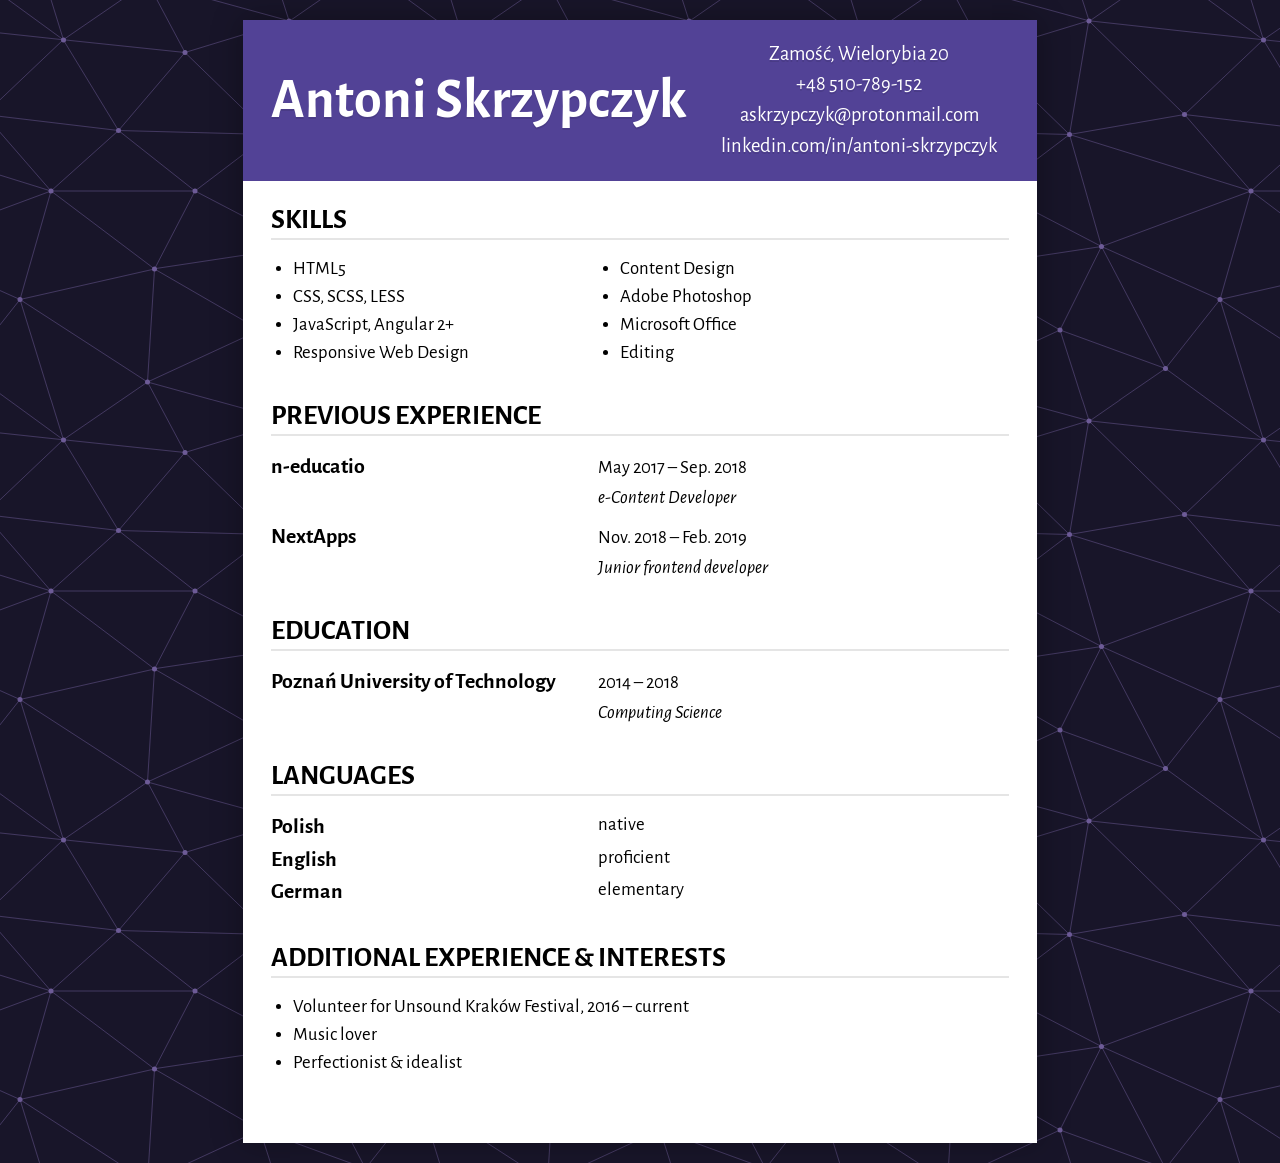
==== cv/index.html @ 0fadde35 "2.0 cv" ====
<!DOCTYPE html>
<html lang="en">
    <head>
        <meta charset="UTF-8">
        <title>Antoni Skrzypczyk | Curriculum Vitae</title>
        <link href="https://fonts.googleapis.com/css?family=Alegreya+Sans:400,400i,700&amp;subset=latin-ext" rel="stylesheet">
        <link href="main.css" rel="stylesheet" type="text/css">
    </head>
    <body>
        <header>
            <h1>Antoni Skrzypczyk</h1>
            <p>Zamość, Wielorybia 20</p>
            <p>+48 510-789-152</p>
            <p>askrzypczyk@protonmail.com</p>
            <a target="_blank" href="https://www.linkedin.com/in/antoni-skrzypczyk/">linkedin.com/in/antoni-skrzypczyk</a>
        </header>
        <main>
            <section id="skills">
                <h2>Skills</h2>
                <ul>
                    <li>HTML5</li>
                    <li>CSS, SCSS, LESS</li>
                    <li>JavaScript, Angular 2+</li>
                    <li>Responsive Web Design</li>
                    <li>Content Design</li>
                    <li>Adobe Photoshop</li>
                    <li>Microsoft Office</li>
                    <li>Editing</li>
                </ul>
            </section>
            <section id="experience">
                <h2>Previous Experience</h2>
                <article class="job">
                    <h3>n-educatio</h3>
                    <p class="job-time">May 2017 – Sep. 2018</p>
                    <p class="job-title">e-Content Developer</p>
                </article>
                <article class="job">
                    <h3>NextApps</h3>
                    <p class="job-time">Nov. 2018 – Feb. 2019</p>
                    <p class="job-title">Junior frontend developer</p>
                </article>
            </section>
            <section id="education">
                <h2>Education</h2>
                <article class="uni">
                    <h3>Poznań University of Technology</h3>
                    <p class="uni-time">2014 – 2018</p>
                    <p class="uni-title">Computing Science</p>
                </article>
            </section>
            <section id="languages">
                <h2>Languages</h2>
                <article>
                    <h3>Polish</h3>
                    <p>native</p>
                    <h3>English</h3>
                    <p>proficient</p>
                    <h3>German</h3>
                    <p>elementary</p>
                </article>
            </section>
            <section id="extra">
                <h2>Additional Experience & Interests</h2>
                <ul>
                    <li>Volunteer for Unsound Kraków Festival, 2016 – current</li>
                    <li>Music lover</li>
                    <li>Perfectionist & idealist</li>
                </ul>
            </section>
        </main>
        <footer>
            <p></p>
        </footer>
    </body>
</html>
---- cv/main.css ----
@page {
  size: A4;
  margin: 0;
}
@media print {
  html, body {
    height: 297mm;
    width: 210mm;
    margin: 0;
  }
}
@media screen {
  html {
    background-color: #181529;
    background-image: url("data:image/svg+xml,%3Csvg xmlns='http://www.w3.org/2000/svg' width='400' height='400' viewBox='0 0 800 800'%3E%3Cg fill='none' stroke='%236d5b97' stroke-width='1'%3E%3Cpath d='M769 229L1037 260.9M927 880L731 737 520 660 309 538 40 599 295 764 126.5 879.5 40 599-197 493 102 382-31 229 126.5 79.5-69-63'/%3E%3Cpath d='M-31 229L237 261 390 382 603 493 308.5 537.5 101.5 381.5M370 905L295 764'/%3E%3Cpath d='M520 660L578 842 731 737 840 599 603 493 520 660 295 764 309 538 390 382 539 269 769 229 577.5 41.5 370 105 295 -36 126.5 79.5 237 261 102 382 40 599 -69 737 127 880'/%3E%3Cpath d='M520-140L578.5 42.5 731-63M603 493L539 269 237 261 370 105M902 382L539 269M390 382L102 382'/%3E%3Cpath d='M-222 42L126.5 79.5 370 105 539 269 577.5 41.5 927 80 769 229 902 382 603 493 731 737M295-36L577.5 41.5M578 842L295 764M40-201L127 80M102 382L-261 269'/%3E%3C/g%3E%3Cg fill='%236d5b97'%3E%3Ccircle cx='769' cy='229' r='5'/%3E%3Ccircle cx='539' cy='269' r='5'/%3E%3Ccircle cx='603' cy='493' r='5'/%3E%3Ccircle cx='731' cy='737' r='5'/%3E%3Ccircle cx='520' cy='660' r='5'/%3E%3Ccircle cx='309' cy='538' r='5'/%3E%3Ccircle cx='295' cy='764' r='5'/%3E%3Ccircle cx='40' cy='599' r='5'/%3E%3Ccircle cx='102' cy='382' r='5'/%3E%3Ccircle cx='127' cy='80' r='5'/%3E%3Ccircle cx='370' cy='105' r='5'/%3E%3Ccircle cx='578' cy='42' r='5'/%3E%3Ccircle cx='237' cy='261' r='5'/%3E%3Ccircle cx='390' cy='382' r='5'/%3E%3C/g%3E%3C/svg%3E");
    /* background by SVGbackgrounds.com */
  }

  body {
    width: 210mm;
    height: 297mm;
    margin: 20px;
    box-shadow: 0 0 30px rgba(0, 0, 0, 0.3);
  }
}
html {
  display: flex;
  justify-content: center;
  box-sizing: border-box;
  font-size: 14pt;
  line-height: 1.5;
}

*, *::before, *::after {
  box-sizing: inherit;
}

body {
  font-family: "Alegreya Sans";
  display: grid;
  grid-template-rows: auto 1fr auto;
  background-color: #fff;
}
body > * {
  padding: 1rem 1.5rem;
}

header {
  display: grid;
  grid-template-columns: auto auto;
  align-items: center;
  background-color: #524296;
  text-shadow: 0 2px rgba(0, 0, 0, 0.1);
}
header > * {
  color: #fff;
  text-decoration: none;
}
header > h1 {
  grid-row-end: span 4;
  font-size: 3rem;
}
header > h1 ~ * {
  font-size: 1.1rem;
  margin: 0;
  justify-self: center;
}

h1, h2, h3, h4, h5, h6, p {
  margin: 0;
}

h2 {
  text-transform: uppercase;
  position: relative;
  margin-bottom: 0.75rem;
}
h2::after {
  content: "";
  width: 100%;
  height: 2px;
  background-color: rgba(0, 0, 0, 0.1);
  position: absolute;
  bottom: 0;
  left: 0;
  transform: translateY(-1px);
}

main section + section {
  margin-top: 1.5rem;
}

ul {
  padding: 0;
  margin: 0;
}
ul > li {
  margin-left: 22px;
}

#skills ul {
  display: grid;
  grid-auto-flow: column;
  grid-template: repeat(4, auto)/3fr 4fr;
  grid-column-gap: 1rem;
}
#skills li {
  margin-left: 22px;
}

#extra li {
  margin-left: 22px;
}

.job,
.uni {
  display: grid;
  grid-template-columns: 3fr 4fr;
  justify-content: start;
  grid-column-gap: 1rem;
  align-items: baseline;
}

.job p,
.uni p {
  grid-column: 2;
}

.job + .job,
.uni + .uni {
  margin-top: 0.5rem;
}

.job-title,
.uni-title {
  font-style: italic;
}

#languages article {
  display: grid;
  grid-template-columns: 3fr 4fr;
  grid-column-gap: 1rem;
}
#languages p {
  grid-column: 2;
}

footer {
  text-align: center;
  font-size: 0.75rem;
}

/*# sourceMappingURL=main.css.map */
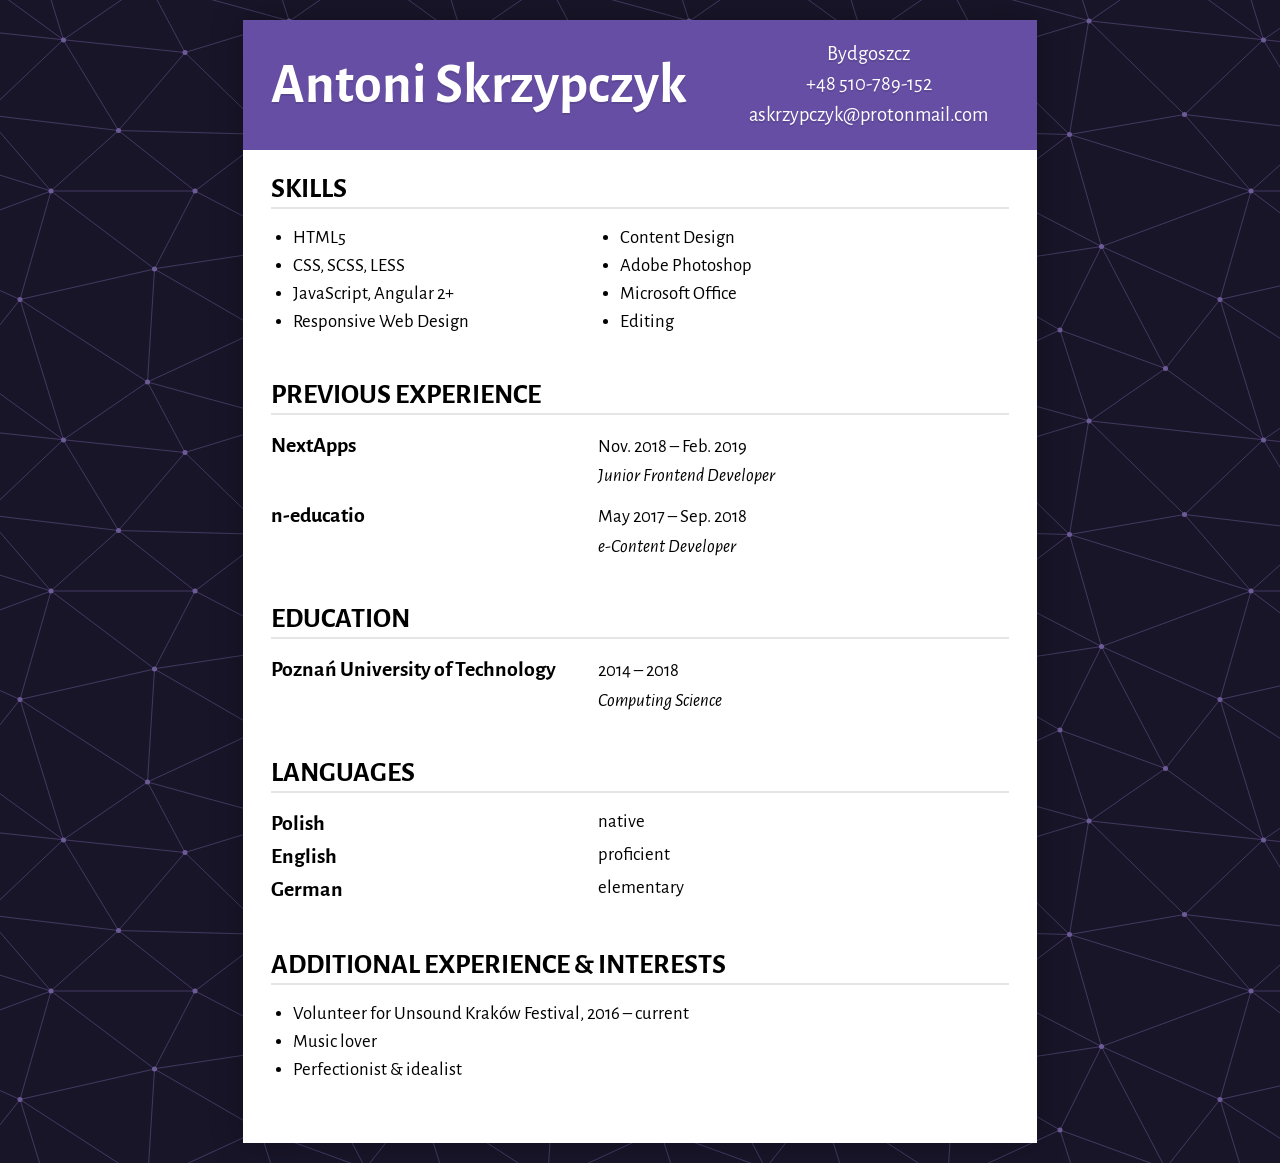
==== commit 1662f886: "add cv again" ====
--- a/cv/index.html
+++ b/cv/index.html
@@ -1,76 +1,72 @@
 <!DOCTYPE html>
 <html lang="en">
-    <head>
-        <meta charset="UTF-8">
-        <title>Antoni Skrzypczyk | Curriculum Vitae</title>
-        <link href="https://fonts.googleapis.com/css?family=Alegreya+Sans:400,400i,700&amp;subset=latin-ext" rel="stylesheet">
-        <link href="main.css" rel="stylesheet" type="text/css">
-    </head>
-    <body>
-        <header>
-            <h1>Antoni Skrzypczyk</h1>
-            <p>Zamość, Wielorybia 20</p>
-            <p>+48 510-789-152</p>
-            <p>askrzypczyk@protonmail.com</p>
-            <a target="_blank" href="https://www.linkedin.com/in/antoni-skrzypczyk/">linkedin.com/in/antoni-skrzypczyk</a>
-        </header>
-        <main>
-            <section id="skills">
-                <h2>Skills</h2>
-                <ul>
-                    <li>HTML5</li>
-                    <li>CSS, SCSS, LESS</li>
-                    <li>JavaScript, Angular 2+</li>
-                    <li>Responsive Web Design</li>
-                    <li>Content Design</li>
-                    <li>Adobe Photoshop</li>
-                    <li>Microsoft Office</li>
-                    <li>Editing</li>
-                </ul>
-            </section>
-            <section id="experience">
-                <h2>Previous Experience</h2>
-                <article class="job">
-                    <h3>n-educatio</h3>
-                    <p class="job-time">May 2017 – Sep. 2018</p>
-                    <p class="job-title">e-Content Developer</p>
-                </article>
-                <article class="job">
-                    <h3>NextApps</h3>
-                    <p class="job-time">Nov. 2018 – Feb. 2019</p>
-                    <p class="job-title">Junior frontend developer</p>
-                </article>
-            </section>
-            <section id="education">
-                <h2>Education</h2>
-                <article class="uni">
-                    <h3>Poznań University of Technology</h3>
-                    <p class="uni-time">2014 – 2018</p>
-                    <p class="uni-title">Computing Science</p>
-                </article>
-            </section>
-            <section id="languages">
-                <h2>Languages</h2>
-                <article>
-                    <h3>Polish</h3>
-                    <p>native</p>
-                    <h3>English</h3>
-                    <p>proficient</p>
-                    <h3>German</h3>
-                    <p>elementary</p>
-                </article>
-            </section>
-            <section id="extra">
-                <h2>Additional Experience & Interests</h2>
-                <ul>
-                    <li>Volunteer for Unsound Kraków Festival, 2016 – current</li>
-                    <li>Music lover</li>
-                    <li>Perfectionist & idealist</li>
-                </ul>
-            </section>
-        </main>
-        <footer>
-            <p></p>
-        </footer>
-    </body>
-</html>+<head>
+  <meta charset="UTF-8">
+  <title>Antoni Skrzypczyk | Curriculum Vitae</title>
+  <link href="https://fonts.googleapis.com/css?family=Alegreya+Sans:400,400i,700&amp;subset=latin-ext" rel="stylesheet">
+  <link href="main.css" rel="stylesheet">
+</head>
+<body>
+  <header>
+    <h1>Antoni Skrzypczyk</h1>
+    <p>Bydgoszcz</p>
+    <p>+48 510-789-152</p>
+    <p>askrzypczyk@protonmail.com</p>
+  </header>
+  <main>
+    <section class="resume-section" id="skills">
+      <h2>Skills</h2>
+      <ul>
+        <li>HTML5</li>
+        <li>CSS, SCSS, LESS</li>
+        <li>JavaScript, Angular 2+</li>
+        <li>Responsive Web Design</li>
+        <li>Content Design</li>
+        <li>Adobe Photoshop</li>
+        <li>Microsoft Office</li>
+        <li>Editing</li>
+      </ul>
+    </section>
+    <section class="resume-section" id="experience">
+      <h2>Previous Experience</h2>
+      <section class="job">
+        <h3>NextApps</h3>
+        <p class="time">Nov. 2018 – Feb. 2019</p>
+        <p class="title">Junior Frontend Developer</p>
+      </section>
+      <section class="job">
+        <h3>n-educatio</h3>
+        <p class="time">May 2017 – Sep. 2018</p>
+        <p class="title">e-Content Developer</p>
+      </section>
+    </section>
+    <section class="resume-section" id="education">
+      <h2>Education</h2>
+      <section class="uni">
+        <h3>Poznań University of Technology</h3>
+        <p class="time">2014 – 2018</p>
+        <p class="title">Computing Science</p>
+      </section>
+    </section>
+    <section class="resume-section" id="languages">
+      <h2>Languages</h2>
+      <article>
+        <h3>Polish</h3>
+        <p>native</p>
+        <h3>English</h3>
+        <p>proficient</p>
+        <h3>German</h3>
+        <p>elementary</p>
+      </article>
+    </section>
+    <section class="resume-section" id="extra">
+      <h2>Additional Experience & Interests</h2>
+      <ul>
+        <li>Volunteer for Unsound Kraków Festival, 2016 – current</li>
+        <li>Music lover</li>
+        <li>Perfectionist & idealist</li>
+      </ul>
+    </section>
+  </main>
+</body>
+</html>
--- a/cv/main.css
+++ b/cv/main.css
@@ -41,7 +41,12 @@
   grid-template-rows: auto 1fr auto;
   background-color: #fff;
 }
-body > * {
+
+h1, h2, h3, h4, h5, h6, p {
+  margin: 0;
+}
+
+header, main, footer {
   padding: 1rem 1.5rem;
 }
 
@@ -49,7 +54,7 @@
   display: grid;
   grid-template-columns: auto auto;
   align-items: center;
-  background-color: #524296;
+  background-color: #654EA3;
   text-shadow: 0 2px rgba(0, 0, 0, 0.1);
 }
 header > * {
@@ -57,17 +62,18 @@
   text-decoration: none;
 }
 header > h1 {
-  grid-row-end: span 4;
+  grid-row-end: span 3;
+  line-height: 1.25;
   font-size: 3rem;
 }
-header > h1 ~ * {
+header > h1 ~ p {
   font-size: 1.1rem;
   margin: 0;
   justify-self: center;
 }
 
-h1, h2, h3, h4, h5, h6, p {
-  margin: 0;
+.resume-section + .resume-section {
+  margin-top: 2rem;
 }
 
 h2 {
@@ -84,10 +90,6 @@
   bottom: 0;
   left: 0;
   transform: translateY(-1px);
-}
-
-main section + section {
-  margin-top: 1.5rem;
 }
 
 ul {
@@ -108,32 +110,19 @@
   margin-left: 22px;
 }
 
-#extra li {
-  margin-left: 22px;
-}
-
-.job,
-.uni {
+#experience section, #education section {
   display: grid;
   grid-template-columns: 3fr 4fr;
   justify-content: start;
   grid-column-gap: 1rem;
   align-items: baseline;
 }
-
-.job p,
-.uni p {
+#experience section .title, #education section .title {
   grid-column: 2;
+  font-style: italic;
 }
-
-.job + .job,
-.uni + .uni {
+#experience section + section, #education section + section {
   margin-top: 0.5rem;
-}
-
-.job-title,
-.uni-title {
-  font-style: italic;
 }
 
 #languages article {
@@ -145,6 +134,10 @@
   grid-column: 2;
 }
 
+#extra li {
+  margin-left: 22px;
+}
+
 footer {
   text-align: center;
   font-size: 0.75rem;
